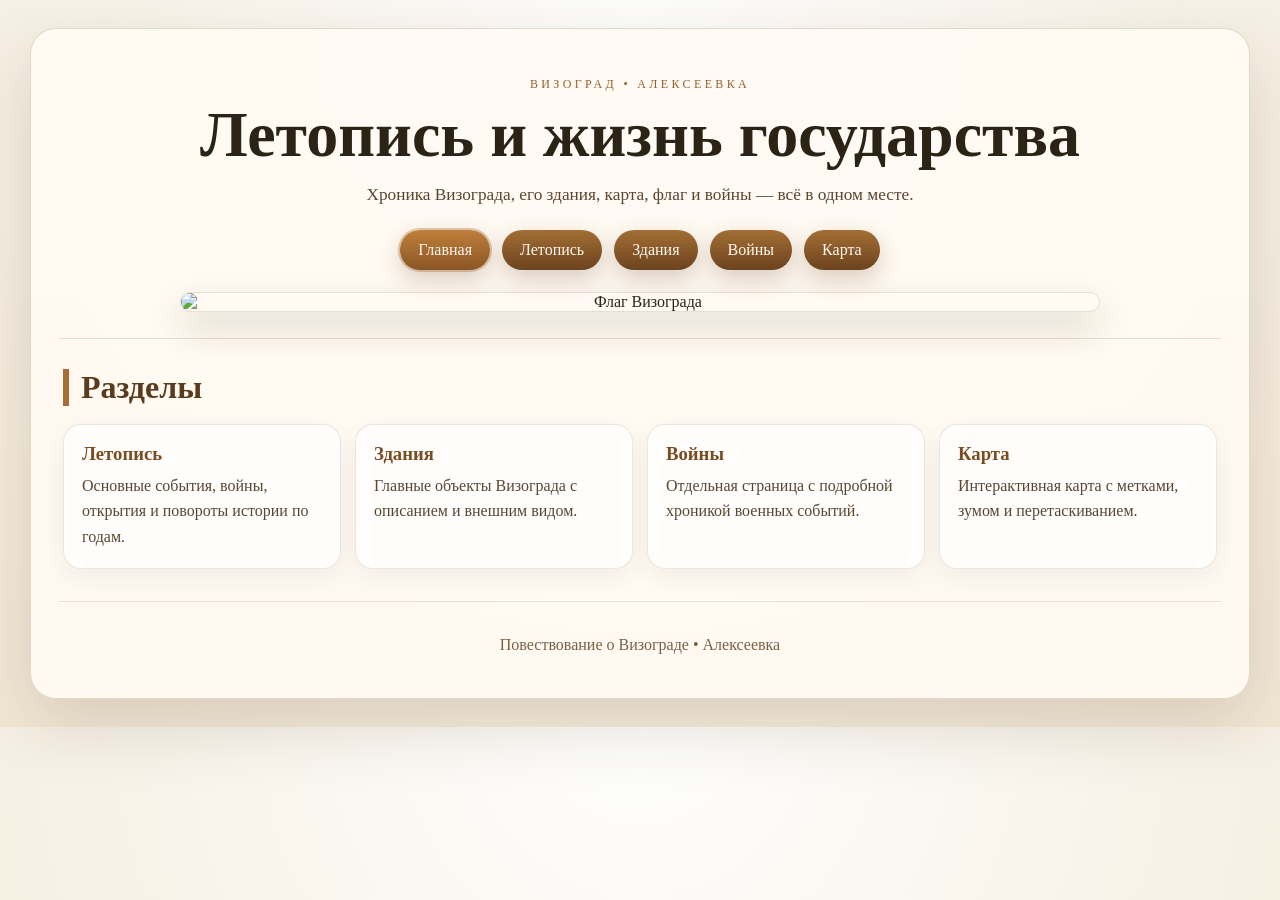
==== index.html @ 36b94352 "Add files via upload" ====
<!doctype html>
<html lang="ru">
<head>
  <meta charset="utf-8">
  <meta name="viewport" content="width=device-width, initial-scale=1">
  <title>Визоград — главная</title>
  <link rel="stylesheet" href="styles.css">
</head>
<body>
  <div class="page">
    <header class="hero">
      <div class="eyebrow">Визоград • Алексеевка</div>
      <h1>Летопись и жизнь государства</h1>
      <p class="lead">Хроника Визограда, его здания, карта, флаг и войны — всё в одном месте.</p>

      <nav class="nav">
        <a href="index.html">Главная</a>
        <a href="chronicle.html">Летопись</a>
        <a href="buildings.html">Здания</a>
        <a href="wars.html">Войны</a>
        <a href="map.html">Карта</a>
      </nav>

      <div class="hero-flag"><img src="images/flag.png" alt="Флаг Визограда"></div>
    </header>

    <section class="section">
      <h2>Разделы</h2>
      <div class="intro-grid">
        <div class="tile"><h3>Летопись</h3><p>Основные события, войны, открытия и повороты истории по годам.</p></div>
        <div class="tile"><h3>Здания</h3><p>Главные объекты Визограда с описанием и внешним видом.</p></div>
        <div class="tile"><h3>Войны</h3><p>Отдельная страница с подробной хроникой военных событий.</p></div>
        <div class="tile"><h3>Карта</h3><p>Интерактивная карта с метками, зумом и перетаскиванием.</p></div>
      </div>
    </section>
    <footer class="footer"><p>Повествование о Визограде • Алексеевка</p></footer>
  </div>
  <script src="script.js"></script>
</body>
</html>
---- styles.css ----
:root {
  --bg1: #f5ead9;
  --bg2: #e7d5b9;
  --panel: rgba(255, 250, 243, 0.94);
  --border: rgba(94, 66, 36, 0.18);
  --text: #2c2317;
  --muted: #5a4632;
  --accent: #a86d33;
  --accent2: #6c431f;
  --danger: #8c1f1f;
  --shadow: 0 24px 70px rgba(63, 40, 15, 0.16);
}

* { box-sizing: border-box; }
html { scroll-behavior: smooth; }
body {
  margin: 0;
  font-family: Georgia, "Times New Roman", serif;
  color: var(--text);
  background:
    radial-gradient(circle at top, rgba(255,255,255,0.95), rgba(243,233,215,0.95)),
    linear-gradient(180deg, var(--bg1) 0%, var(--bg2) 100%);
}

.page {
  max-width: 1220px;
  margin: 28px auto;
  padding: 28px;
  background: var(--panel);
  border: 1px solid var(--border);
  border-radius: 26px;
  box-shadow: var(--shadow);
}

.hero {
  text-align: center;
  padding: 20px 18px 26px;
  border-bottom: 1px solid rgba(94, 66, 36, 0.16);
}

.eyebrow {
  text-transform: uppercase;
  letter-spacing: 0.28em;
  color: #94602d;
  font-size: 12px;
  margin-bottom: 10px;
}

h1 {
  margin: 0;
  font-size: clamp(2.3rem, 5vw, 4.8rem);
  line-height: 1.02;
}

.lead {
  max-width: 820px;
  margin: 14px auto 0;
  font-size: 1.08rem;
  line-height: 1.65;
  color: var(--muted);
}

.nav {
  display: flex;
  justify-content: center;
  gap: 12px;
  flex-wrap: wrap;
  margin-top: 20px;
}

.nav a {
  text-decoration: none;
  color: #fff8ee;
  background: linear-gradient(180deg, #a36e34, #6c431f);
  padding: 11px 18px;
  border-radius: 999px;
  box-shadow: 0 8px 22px rgba(108, 67, 31, 0.25);
}

.nav a.active {
  background: linear-gradient(180deg, #c07f3b, #8a5626);
  outline: 2px solid rgba(168,109,51,.35);
}

.hero-flag {
  margin-top: 22px;
  display: flex;
  justify-content: center;
}

.hero-flag img {
  width: min(100%, 920px);
  border-radius: 22px;
  box-shadow: 0 16px 36px rgba(63, 40, 15, 0.18);
  border: 1px solid rgba(94, 66, 36, 0.15);
}

.section {
  padding: 30px 4px 8px;
}

.section h2 {
  margin: 0 0 18px;
  color: #5b3b1d;
  font-size: 2rem;
  border-left: 6px solid var(--accent);
  padding-left: 12px;
}

.entry, .card, .war-card {
  background: rgba(255,255,255,0.75);
  border: 1px solid rgba(92, 61, 32, 0.12);
  border-radius: 18px;
  padding: 16px;
  box-shadow: 0 8px 28px rgba(57, 35, 12, 0.06);
}

.entry + .entry { margin-top: 14px; }

.entry.with-media {
  display: grid;
  grid-template-columns: 1.3fr 1fr;
  gap: 16px;
  align-items: center;
}

.entry h3, .card h3, .war-card h3 {
  margin: 0 0 8px;
  color: #7a4c20;
  font-size: 1.18rem;
}

.entry p, .card p, .war-card p {
  margin: 0 0 10px;
  line-height: 1.65;
  font-size: 1rem;
}

.media {
  display: grid;
  gap: 12px;
}

.media-pair {
  grid-template-columns: repeat(2, minmax(0, 1fr));
}

.media img, .card img {
  width: 100%;
  display: block;
  border-radius: 14px;
  border: 4px solid rgba(173, 118, 61, 0.32);
  background: #e7dfd2;
  box-shadow: 0 10px 26px rgba(63, 40, 15, 0.12);
  object-fit: cover;
}

.card img {
  aspect-ratio: 4 / 3;
  margin-bottom: 12px;
}

.grid {
  display: grid;
  grid-template-columns: repeat(auto-fit, minmax(250px, 1fr));
  gap: 14px;
}

.map-section .map-toolbar {
  display: flex;
  gap: 10px;
  margin-bottom: 14px;
  flex-wrap: wrap;
}

.map-section .map-toolbar button {
  border: 1px solid rgba(255,255,255,.12);
  background: rgba(255,255,255,.06);
  color: #3a2a18;
  padding: 10px 14px;
  border-radius: 12px;
  cursor: pointer;
  transition: .2s ease;
}

.map-section .map-toolbar button:hover { background: rgba(255,255,255,.18); }

.map-shell {
  width: 100%;
  height: 700px;
  overflow: hidden;
  border-radius: 18px;
  border: 1px solid rgba(255,255,255,.10);
  background: #0e141b;
  position: relative;
  overscroll-behavior: contain;
  cursor: grab;
}

.map-shell.is-dragging { cursor: grabbing; }

.map-stage {
  position: absolute;
  inset: 0;
  transform-origin: 0 0;
  will-change: transform;
}

.map-image {
  display:block;
  width:100%;
  height:auto;
  user-select:none;
  pointer-events:none;
}

.map-marker {
  position:absolute;
  transform: translate(-50%, -100%);
  width: 18px;
  height: 18px;
  border: none;
  border-radius: 50%;
  background: #ffcc4d;
  box-shadow: 0 0 0 4px rgba(255,204,77,.18), 0 8px 18px rgba(0,0,0,.35);
  cursor: pointer;
  padding: 0;
  z-index: 5;
}

.map-marker::after {
  content:"";
  position:absolute;
  left:50%;
  top: 100%;
  width: 2px;
  height: 18px;
  background: #ffcc4d;
  transform: translateX(-50%);
}

.map-marker span {
  position:absolute;
  left:50%;
  bottom: 30px;
  transform: translateX(-50%);
  min-width: 180px;
  max-width: 260px;
  padding: 10px 12px;
  border-radius: 12px;
  background: rgba(10,14,20,.95);
  color: #fff;
  border: 1px solid rgba(255,255,255,.12);
  font-size: 14px;
  line-height: 1.35;
  opacity: 0;
  pointer-events: none;
  transition: .15s ease;
  text-align: left;
  white-space: normal;
}

.map-marker span small {
  display:block;
  color:#aab3bd;
  margin-top: 4px;
}

.map-marker:hover span,
.map-marker:focus-visible span { opacity: 1; }

.map-marker:focus-visible {
  outline: 3px solid rgba(255,204,77,.45);
  outline-offset: 4px;
}

.map-hint {
  margin-top: 12px;
  color: var(--muted);
  font-size: 14px;
}

.wars-section .war-card { padding: 18px; }

.war-meta {
  display:flex;
  gap:10px;
  flex-wrap:wrap;
  margin-bottom: 12px;
}

.war-badge {
  display:inline-flex;
  align-items:center;
  padding: 7px 12px;
  border-radius:999px;
  background: rgba(168,109,51,.12);
  color:#7a4c20;
  border: 1px solid rgba(168,109,51,.18);
  font-size: 0.92rem;
  font-weight: 700;
}

.war-badge--danger {
  background: rgba(140,31,31,.12);
  color: var(--danger);
  border-color: rgba(140,31,31,.18);
}

.war-layout {
  display:grid;
  grid-template-columns: 1.2fr 0.95fr;
  gap: 18px;
  align-items:start;
}

.war-text p:last-child { margin-bottom: 0; }

.war-summary {
  display:grid;
  gap: 14px;
}

.war-photo-grid {
  display:grid;
  grid-template-columns: repeat(2, minmax(0, 1fr));
  gap: 10px;
}

.war-photo-grid img {
  width:100%;
  display:block;
  border-radius: 14px;
  aspect-ratio: 4 / 3;
  object-fit: cover;
  border: 4px solid rgba(173, 118, 61, 0.28);
  box-shadow: 0 10px 26px rgba(63, 40, 15, 0.12);
}

.war-facts {
  background: rgba(255,255,255,0.70);
  border: 1px solid rgba(92, 61, 32, 0.12);
  border-radius: 16px;
  padding: 14px 16px;
}

.war-facts h4 {
  margin: 0 0 10px;
  color:#7a4c20;
  font-size: 1.05rem;
}

.war-facts ul {
  margin: 0;
  padding-left: 18px;
  line-height: 1.6;
}

.footer {
  margin-top: 24px;
  padding-top: 18px;
  text-align: center;
  color: #7a6146;
  border-top: 1px solid rgba(90, 63, 32, 0.14);
}

.intro-grid {
  display:grid;
  grid-template-columns: repeat(auto-fit, minmax(220px, 1fr));
  gap: 14px;
}

.tile {
  background: rgba(255,255,255,0.75);
  border: 1px solid rgba(92, 61, 32, 0.12);
  border-radius: 18px;
  padding: 18px;
  box-shadow: 0 8px 28px rgba(57, 35, 12, 0.06);
}

.tile h3 { margin: 0 0 8px; color:#7a4c20; }
.tile p { margin:0; line-height:1.6; color: var(--muted); }

@media (max-width: 960px) {
  .entry.with-media, .war-layout { grid-template-columns: 1fr; }
  .map-shell { height: 560px; }
}

@media (max-width: 640px) {
  .page { margin: 12px; padding: 16px; border-radius: 18px; }
  .war-photo-grid { grid-template-columns: 1fr; }
}
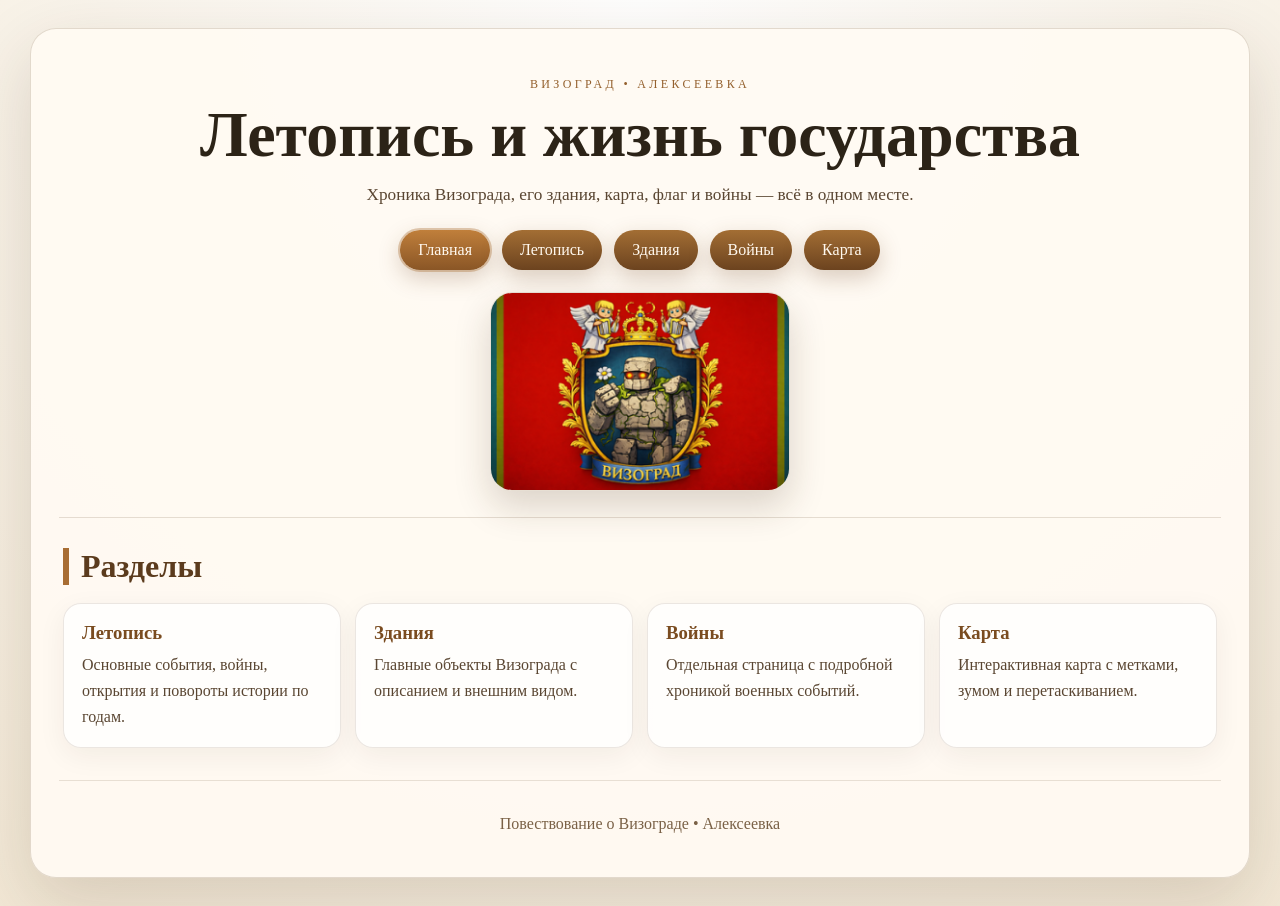
==== commit fca34aaa: "Update index.html" ====
--- a/index.html
+++ b/index.html
@@ -21,7 +21,7 @@
         <a href="map.html">Карта</a>
       </nav>
 
-      <div class="hero-flag"><img src="images/flag.png" alt="Флаг Визограда"></div>
+      <div class="hero-flag"><img src="images/flag.png" alt="Флаг Визограда" style="width: 300px; height: auto;"></div>
     </header>
 
     <section class="section">
